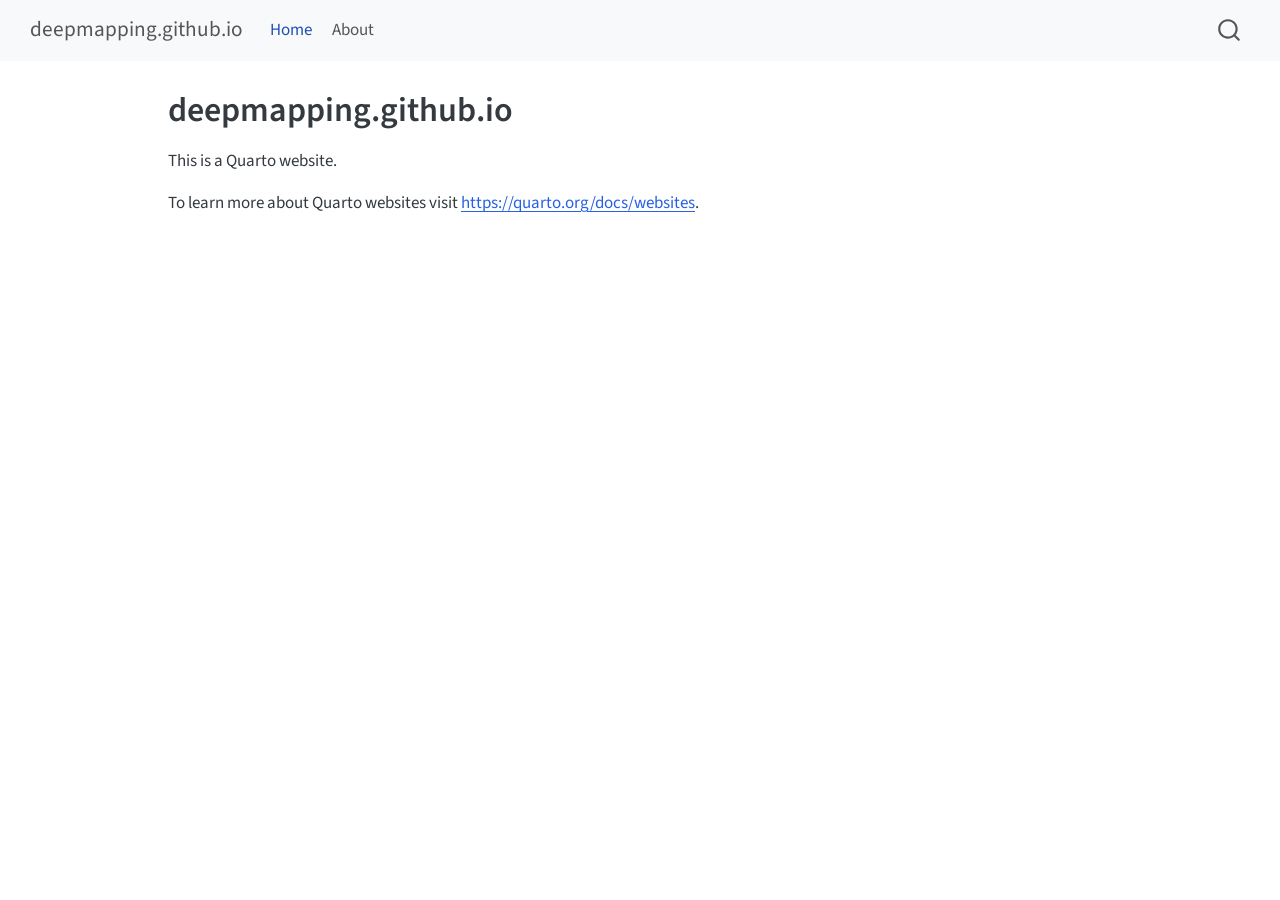
==== index.html @ 209d7123 "Built site for gh-pages" ====
<!DOCTYPE html>
<html xmlns="http://www.w3.org/1999/xhtml" lang="en" xml:lang="en"><head>

<meta charset="utf-8">
<meta name="generator" content="quarto-1.9.38">

<meta name="viewport" content="width=device-width, initial-scale=1.0, user-scalable=yes">


<title>deepmapping.github.io</title>
<style>
/* Default styles provided by pandoc.
** See https://pandoc.org/MANUAL.html#variables-for-html for config info.
*/
code{white-space: pre-wrap;}
span.smallcaps{font-variant: small-caps;}
div.columns{display: flex; gap: min(4vw, 1.5em);}
div.column{flex: auto; overflow-x: auto;}
div.hanging-indent{margin-left: 1.5em; text-indent: -1.5em;}
ul.task-list{list-style: none;}
ul.task-list li input[type="checkbox"] {
  width: 0.8em;
  margin: 0 0.8em 0.2em -1em; /* quarto-specific, see https://github.com/quarto-dev/quarto-cli/issues/4556 */ 
  vertical-align: middle;
}
</style>


<script src="site_libs/quarto-nav/quarto-nav.js"></script>
<script src="site_libs/quarto-nav/headroom.min.js"></script>
<script src="site_libs/clipboard/clipboard.min.js"></script>
<script src="site_libs/quarto-search/autocomplete.umd.js"></script>
<script src="site_libs/quarto-search/fuse.min.js"></script>
<script src="site_libs/quarto-search/quarto-search.js"></script>
<meta name="quarto:offset" content="./">
<script src="site_libs/quarto-html/quarto.js" type="module"></script>
<script src="site_libs/quarto-html/tabsets/tabsets.js" type="module"></script>
<script src="site_libs/quarto-html/popper.min.js"></script>
<script src="site_libs/quarto-html/tippy.umd.min.js"></script>
<script src="site_libs/quarto-html/anchor.min.js"></script>
<link href="site_libs/quarto-html/tippy.css" rel="stylesheet">
<link href="site_libs/quarto-html/quarto-syntax-highlighting-15634bcf2e68342d4ad2dfa704d543f6.css" rel="stylesheet" id="quarto-text-highlighting-styles">
<script src="site_libs/bootstrap/bootstrap.min.js"></script>
<link href="site_libs/bootstrap/bootstrap-icons.css" rel="stylesheet">
<link href="site_libs/bootstrap/bootstrap-bba5ebae505b5c03f3f0d8040a416a6b.min.css" rel="stylesheet" append-hash="true" id="quarto-bootstrap" data-mode="light">
<script id="quarto-search-options" type="application/json">{
  "location": "navbar",
  "copy-button": false,
  "collapse-after": 3,
  "panel-placement": "end",
  "type": "overlay",
  "limit": 50,
  "keyboard-shortcut": [
    "f",
    "/",
    "s"
  ],
  "show-item-context": false,
  "language": {
    "search-no-results-text": "No results",
    "search-matching-documents-text": "matching documents",
    "search-copy-link-title": "Copy link to search",
    "search-hide-matches-text": "Hide additional matches",
    "search-more-match-text": "more match in this document",
    "search-more-matches-text": "more matches in this document",
    "search-clear-button-title": "Clear",
    "search-text-placeholder": "",
    "search-detached-cancel-button-title": "Cancel",
    "search-submit-button-title": "Submit",
    "search-label": "Search"
  }
}</script>


<link rel="stylesheet" href="styles.css">
</head>

<body class="nav-fixed quarto-light">

<div id="quarto-search-results"></div>
  <header id="quarto-header" class="headroom fixed-top">
    <nav class="navbar navbar-expand-lg " data-bs-theme="dark">
      <div class="navbar-container container-fluid">
      <div class="navbar-brand-container mx-auto">
    <a class="navbar-brand" href="./index.html">
    <span class="navbar-title">deepmapping.github.io</span>
    </a>
  </div>
            <div id="quarto-search" class="" title="Search"></div>
          <button class="navbar-toggler" type="button" data-bs-toggle="collapse" data-bs-target="#navbarCollapse" aria-controls="navbarCollapse" role="menu" aria-expanded="false" aria-label="Toggle navigation" onclick="if (window.quartoToggleHeadroom) { window.quartoToggleHeadroom(); }">
  <span class="navbar-toggler-icon"></span>
</button>
          <div class="collapse navbar-collapse" id="navbarCollapse">
            <ul class="navbar-nav navbar-nav-scroll me-auto">
  <li class="nav-item">
    <a class="nav-link active" href="./index.html" aria-current="page"> 
<span class="menu-text">Home</span></a>
  </li>  
  <li class="nav-item">
    <a class="nav-link" href="./about.html"> 
<span class="menu-text">About</span></a>
  </li>  
</ul>
          </div> <!-- /navcollapse -->
            <div class="quarto-navbar-tools">
</div>
      </div> <!-- /container-fluid -->
    </nav>
</header>
<!-- content -->
<div id="quarto-content" class="quarto-container page-columns page-rows-contents page-layout-article page-navbar">
<!-- sidebar -->
<!-- margin-sidebar -->
    <div id="quarto-margin-sidebar" class="sidebar margin-sidebar zindex-bottom">
        
    </div>
<!-- main -->
<main class="content" id="quarto-document-content">

<header id="title-block-header" class="quarto-title-block default">
<div class="quarto-title">
<h1 class="title">deepmapping.github.io</h1>
</div>



<div class="quarto-title-meta">

    
  
    
  </div>
  


</header>


<p>This is a Quarto website.</p>
<p>To learn more about Quarto websites visit <a href="https://quarto.org/docs/websites" class="uri">https://quarto.org/docs/websites</a>.</p>



</main> <!-- /main -->
<script id="quarto-html-after-body" type="application/javascript">
  window.document.addEventListener("DOMContentLoaded", function (event) {
    const icon = "";
    const anchorJS = new window.AnchorJS();
    anchorJS.options = {
      placement: 'right',
      icon: icon
    };
    anchorJS.add('.anchored');
    const isCodeAnnotation = (el) => {
      for (const clz of el.classList) {
        if (clz.startsWith('code-annotation-')) {                     
          return true;
        }
      }
      return false;
    }
    const onCopySuccess = function(e) {
      // button target
      const button = e.trigger;
      // don't keep focus
      button.blur();
      // flash "checked"
      button.classList.add('code-copy-button-checked');
      var currentTitle = button.getAttribute("title");
      button.setAttribute("title", "Copied!");
      let tooltip;
      if (window.bootstrap) {
        button.setAttribute("data-bs-toggle", "tooltip");
        button.setAttribute("data-bs-placement", "left");
        button.setAttribute("data-bs-title", "Copied!");
        tooltip = new bootstrap.Tooltip(button, 
          { trigger: "manual", 
            customClass: "code-copy-button-tooltip",
            offset: [0, -8]});
        tooltip.show();    
      }
      setTimeout(function() {
        if (tooltip) {
          tooltip.hide();
          button.removeAttribute("data-bs-title");
          button.removeAttribute("data-bs-toggle");
          button.removeAttribute("data-bs-placement");
        }
        button.setAttribute("title", currentTitle);
        button.classList.remove('code-copy-button-checked');
      }, 1000);
      // clear code selection
      e.clearSelection();
    }
    const getTextToCopy = function(trigger) {
      const outerScaffold = trigger.parentElement.cloneNode(true);
      const codeEl = outerScaffold.querySelector('code');
      for (const childEl of codeEl.children) {
        if (isCodeAnnotation(childEl)) {
          childEl.remove();
        }
      }
      return codeEl.innerText;
    }
    const clipboard = new window.ClipboardJS('.code-copy-button:not([data-in-quarto-modal])', {
      text: getTextToCopy
    });
    clipboard.on('success', onCopySuccess);
    if (window.document.getElementById('quarto-embedded-source-code-modal')) {
      const clipboardModal = new window.ClipboardJS('.code-copy-button[data-in-quarto-modal]', {
        text: getTextToCopy,
        container: window.document.getElementById('quarto-embedded-source-code-modal')
      });
      clipboardModal.on('success', onCopySuccess);
    }
      var localhostRegex = new RegExp(/^(?:http|https):\/\/localhost\:?[0-9]*\//);
      var mailtoRegex = new RegExp(/^mailto:/);
        var filterRegex = new RegExp("https:\/\/deepmapping\.github\.io\/");
      var isInternal = (href) => {
          return filterRegex.test(href) || localhostRegex.test(href) || mailtoRegex.test(href);
      }
      // Inspect non-navigation links and adorn them if external
     var links = window.document.querySelectorAll('a[href]:not(.nav-link):not(.navbar-brand):not(.toc-action):not(.sidebar-link):not(.sidebar-item-toggle):not(.pagination-link):not(.no-external):not([aria-hidden]):not(.dropdown-item):not(.quarto-navigation-tool):not(.about-link)');
      for (var i=0; i<links.length; i++) {
        const link = links[i];
        if (!isInternal(link.href)) {
          // undo the damage that might have been done by quarto-nav.js in the case of
          // links that we want to consider external
          if (link.dataset.originalHref !== undefined) {
            link.href = link.dataset.originalHref;
          }
        }
      }
    function tippyHover(el, contentFn, onTriggerFn, onUntriggerFn) {
      const config = {
        allowHTML: true,
        maxWidth: 500,
        delay: 100,
        arrow: false,
        appendTo: function(el) {
            return el.parentElement;
        },
        interactive: true,
        interactiveBorder: 10,
        theme: 'quarto',
        placement: 'bottom-start',
      };
      if (contentFn) {
        config.content = contentFn;
      }
      if (onTriggerFn) {
        config.onTrigger = onTriggerFn;
      }
      if (onUntriggerFn) {
        config.onUntrigger = onUntriggerFn;
      }
      window.tippy(el, config); 
    }
    const noterefs = window.document.querySelectorAll('a[role="doc-noteref"]');
    for (var i=0; i<noterefs.length; i++) {
      const ref = noterefs[i];
      tippyHover(ref, function() {
        // use id or data attribute instead here
        let href = ref.getAttribute('data-footnote-href') || ref.getAttribute('href');
        try { href = new URL(href).hash; } catch {}
        const id = href.replace(/^#\/?/, "");
        const note = window.document.getElementById(id);
        if (note) {
          return note.innerHTML;
        } else {
          return "";
        }
      });
    }
    const xrefs = window.document.querySelectorAll('a.quarto-xref');
    const processXRef = (id, note) => {
      // Strip column container classes
      const stripColumnClz = (el) => {
        el.classList.remove("page-full", "page-columns");
        if (el.children) {
          for (const child of el.children) {
            stripColumnClz(child);
          }
        }
      }
      stripColumnClz(note)
      if (id === null || id.startsWith('sec-')) {
        // Special case sections, only their first couple elements
        const container = document.createElement("div");
        if (note.children && note.children.length > 2) {
          container.appendChild(note.children[0].cloneNode(true));
          for (let i = 1; i < note.children.length; i++) {
            const child = note.children[i];
            if (child.tagName === "P" && child.innerText === "") {
              continue;
            } else {
              container.appendChild(child.cloneNode(true));
              break;
            }
          }
          if (window.Quarto?.typesetMath) {
            window.Quarto.typesetMath(container);
          }
          return container.innerHTML
        } else {
          if (window.Quarto?.typesetMath) {
            window.Quarto.typesetMath(note);
          }
          return note.innerHTML;
        }
      } else {
        // Remove any anchor links if they are present
        const anchorLink = note.querySelector('a.anchorjs-link');
        if (anchorLink) {
          anchorLink.remove();
        }
        if (window.Quarto?.typesetMath) {
          window.Quarto.typesetMath(note);
        }
        if (note.classList.contains("callout")) {
          return note.outerHTML;
        } else {
          return note.innerHTML;
        }
      }
    }
    for (var i=0; i<xrefs.length; i++) {
      const xref = xrefs[i];
      tippyHover(xref, undefined, function(instance) {
        instance.disable();
        let url = xref.getAttribute('href');
        let hash = undefined; 
        if (url.startsWith('#')) {
          hash = url;
        } else {
          try { hash = new URL(url).hash; } catch {}
        }
        if (hash) {
          const id = hash.replace(/^#\/?/, "");
          const note = window.document.getElementById(id);
          if (note !== null) {
            try {
              const html = processXRef(id, note.cloneNode(true));
              instance.setContent(html);
            } finally {
              instance.enable();
              instance.show();
            }
          } else {
            // See if we can fetch this
            fetch(url.split('#')[0])
            .then(res => res.text())
            .then(html => {
              const parser = new DOMParser();
              const htmlDoc = parser.parseFromString(html, "text/html");
              const note = htmlDoc.getElementById(id);
              if (note !== null) {
                const html = processXRef(id, note);
                instance.setContent(html);
              } 
            }).finally(() => {
              instance.enable();
              instance.show();
            });
          }
        } else {
          // See if we can fetch a full url (with no hash to target)
          // This is a special case and we should probably do some content thinning / targeting
          fetch(url)
          .then(res => res.text())
          .then(html => {
            const parser = new DOMParser();
            const htmlDoc = parser.parseFromString(html, "text/html");
            const note = htmlDoc.querySelector('main.content');
            if (note !== null) {
              // This should only happen for chapter cross references
              // (since there is no id in the URL)
              // remove the first header
              if (note.children.length > 0 && note.children[0].tagName === "HEADER") {
                note.children[0].remove();
              }
              const html = processXRef(null, note);
              instance.setContent(html);
            } 
          }).finally(() => {
            instance.enable();
            instance.show();
          });
        }
      }, function(instance) {
      });
    }
        let selectedAnnoteEl;
        const selectorForAnnotation = ( cell, annotation) => {
          let cellAttr = 'data-code-cell="' + cell + '"';
          let lineAttr = 'data-code-annotation="' +  annotation + '"';
          const selector = 'span[' + cellAttr + '][' + lineAttr + ']';
          return selector;
        }
        const selectCodeLines = (annoteEl) => {
          const doc = window.document;
          const targetCell = annoteEl.getAttribute("data-target-cell");
          const targetAnnotation = annoteEl.getAttribute("data-target-annotation");
          const annoteSpan = window.document.querySelector(selectorForAnnotation(targetCell, targetAnnotation));
          const lines = annoteSpan.getAttribute("data-code-lines").split(",");
          const lineIds = lines.map((line) => {
            return targetCell + "-" + line;
          })
          let top = null;
          let height = null;
          let parent = null;
          if (lineIds.length > 0) {
              //compute the position of the single el (top and bottom and make a div)
              const el = window.document.getElementById(lineIds[0]);
              top = el.offsetTop;
              height = el.offsetHeight;
              parent = el.parentElement.parentElement;
            if (lineIds.length > 1) {
              const lastEl = window.document.getElementById(lineIds[lineIds.length - 1]);
              const bottom = lastEl.offsetTop + lastEl.offsetHeight;
              height = bottom - top;
            }
            if (top !== null && height !== null && parent !== null) {
              // cook up a div (if necessary) and position it 
              let div = window.document.getElementById("code-annotation-line-highlight");
              if (div === null) {
                div = window.document.createElement("div");
                div.setAttribute("id", "code-annotation-line-highlight");
                div.style.position = 'absolute';
                parent.appendChild(div);
              }
              div.style.top = top - 2 + "px";
              div.style.height = height + 4 + "px";
              div.style.left = 0;
              let gutterDiv = window.document.getElementById("code-annotation-line-highlight-gutter");
              if (gutterDiv === null) {
                gutterDiv = window.document.createElement("div");
                gutterDiv.setAttribute("id", "code-annotation-line-highlight-gutter");
                gutterDiv.style.position = 'absolute';
                const codeCell = window.document.getElementById(targetCell);
                const gutter = codeCell.querySelector('.code-annotation-gutter');
                gutter.appendChild(gutterDiv);
              }
              gutterDiv.style.top = top - 2 + "px";
              gutterDiv.style.height = height + 4 + "px";
            }
            selectedAnnoteEl = annoteEl;
          }
        };
        const unselectCodeLines = () => {
          const elementsIds = ["code-annotation-line-highlight", "code-annotation-line-highlight-gutter"];
          elementsIds.forEach((elId) => {
            const div = window.document.getElementById(elId);
            if (div) {
              div.remove();
            }
          });
          selectedAnnoteEl = undefined;
        };
          // Handle positioning of the toggle
      window.addEventListener(
        "resize",
        throttle(() => {
          elRect = undefined;
          if (selectedAnnoteEl) {
            selectCodeLines(selectedAnnoteEl);
          }
        }, 10)
      );
      function throttle(fn, ms) {
      let throttle = false;
      let timer;
        return (...args) => {
          if(!throttle) { // first call gets through
              fn.apply(this, args);
              throttle = true;
          } else { // all the others get throttled
              if(timer) clearTimeout(timer); // cancel #2
              timer = setTimeout(() => {
                fn.apply(this, args);
                timer = throttle = false;
              }, ms);
          }
        };
      }
        // Attach click handler to the DT
        const annoteDls = window.document.querySelectorAll('dt[data-target-cell]');
        for (const annoteDlNode of annoteDls) {
          annoteDlNode.addEventListener('click', (event) => {
            const clickedEl = event.target;
            if (clickedEl !== selectedAnnoteEl) {
              unselectCodeLines();
              const activeEl = window.document.querySelector('dt[data-target-cell].code-annotation-active');
              if (activeEl) {
                activeEl.classList.remove('code-annotation-active');
              }
              selectCodeLines(clickedEl);
              clickedEl.classList.add('code-annotation-active');
            } else {
              // Unselect the line
              unselectCodeLines();
              clickedEl.classList.remove('code-annotation-active');
            }
          });
        }
    const findCites = (el) => {
      const parentEl = el.parentElement;
      if (parentEl) {
        const cites = parentEl.dataset.cites;
        if (cites) {
          return {
            el,
            cites: cites.split(' ')
          };
        } else {
          return findCites(el.parentElement)
        }
      } else {
        return undefined;
      }
    };
    var bibliorefs = window.document.querySelectorAll('a[role="doc-biblioref"]');
    for (var i=0; i<bibliorefs.length; i++) {
      const ref = bibliorefs[i];
      const citeInfo = findCites(ref);
      if (citeInfo) {
        tippyHover(citeInfo.el, function() {
          var popup = window.document.createElement('div');
          citeInfo.cites.forEach(function(cite) {
            var citeDiv = window.document.createElement('div');
            citeDiv.classList.add('hanging-indent');
            citeDiv.classList.add('csl-entry');
            var biblioDiv = window.document.getElementById('ref-' + cite);
            if (biblioDiv) {
              citeDiv.innerHTML = biblioDiv.innerHTML;
            }
            popup.appendChild(citeDiv);
          });
          return popup.innerHTML;
        });
      }
    }
  });
  </script>
</div> <!-- /content -->




</body></html>
---- site_libs/quarto-html/tippy.css ----
.tippy-box[data-animation=fade][data-state=hidden]{opacity:0}[data-tippy-root]{max-width:calc(100vw - 10px)}.tippy-box{position:relative;background-color:#333;color:#fff;border-radius:4px;font-size:14px;line-height:1.4;white-space:normal;outline:0;transition-property:transform,visibility,opacity}.tippy-box[data-placement^=top]>.tippy-arrow{bottom:0}.tippy-box[data-placement^=top]>.tippy-arrow:before{bottom:-7px;left:0;border-width:8px 8px 0;border-top-color:initial;transform-origin:center top}.tippy-box[data-placement^=bottom]>.tippy-arrow{top:0}.tippy-box[data-placement^=bottom]>.tippy-arrow:before{top:-7px;left:0;border-width:0 8px 8px;border-bottom-color:initial;transform-origin:center bottom}.tippy-box[data-placement^=left]>.tippy-arrow{right:0}.tippy-box[data-placement^=left]>.tippy-arrow:before{border-width:8px 0 8px 8px;border-left-color:initial;right:-7px;transform-origin:center left}.tippy-box[data-placement^=right]>.tippy-arrow{left:0}.tippy-box[data-placement^=right]>.tippy-arrow:before{left:-7px;border-width:8px 8px 8px 0;border-right-color:initial;transform-origin:center right}.tippy-box[data-inertia][data-state=visible]{transition-timing-function:cubic-bezier(.54,1.5,.38,1.11)}.tippy-arrow{width:16px;height:16px;color:#333}.tippy-arrow:before{content:"";position:absolute;border-color:transparent;border-style:solid}.tippy-content{position:relative;padding:5px 9px;z-index:1}
---- site_libs/quarto-html/quarto-syntax-highlighting-15634bcf2e68342d4ad2dfa704d543f6.css ----
/* quarto syntax highlight colors */
:root {
  --quarto-hl-ot-color: #003B4F;
  --quarto-hl-at-color: #657422;
  --quarto-hl-ss-color: #20794D;
  --quarto-hl-an-color: #5E5E5E;
  --quarto-hl-fu-color: #4758AB;
  --quarto-hl-st-color: #20794D;
  --quarto-hl-cf-color: #003B4F;
  --quarto-hl-op-color: #5E5E5E;
  --quarto-hl-er-color: #AD0000;
  --quarto-hl-bn-color: #AD0000;
  --quarto-hl-al-color: #AD0000;
  --quarto-hl-va-color: #111111;
  --quarto-hl-bu-color: inherit;
  --quarto-hl-ex-color: inherit;
  --quarto-hl-pp-color: #AD0000;
  --quarto-hl-in-color: #5E5E5E;
  --quarto-hl-vs-color: #20794D;
  --quarto-hl-wa-color: #5E5E5E;
  --quarto-hl-do-color: #5E5E5E;
  --quarto-hl-im-color: #00769E;
  --quarto-hl-ch-color: #20794D;
  --quarto-hl-dt-color: #AD0000;
  --quarto-hl-fl-color: #AD0000;
  --quarto-hl-co-color: #5E5E5E;
  --quarto-hl-cv-color: #5E5E5E;
  --quarto-hl-cn-color: #8f5902;
  --quarto-hl-sc-color: #5E5E5E;
  --quarto-hl-dv-color: #AD0000;
  --quarto-hl-kw-color: #003B4F;
}

/* other quarto variables */
:root {
  --quarto-font-monospace: SFMono-Regular, Menlo, Monaco, Consolas, "Liberation Mono", "Courier New", monospace;
}

/* syntax highlight based on Pandoc's rules */
pre > code.sourceCode > span {
  color: #003B4F;
}

code.sourceCode > span {
  color: #003B4F;
}

div.sourceCode,
div.sourceCode pre.sourceCode {
  color: #003B4F;
}

/* Normal */
code span {
  color: #003B4F;
}

/* Alert */
code span.al {
  color: #AD0000;
  font-style: inherit;
}

/* Annotation */
code span.an {
  color: #5E5E5E;
  font-style: inherit;
}

/* Attribute */
code span.at {
  color: #657422;
  font-style: inherit;
}

/* BaseN */
code span.bn {
  color: #AD0000;
  font-style: inherit;
}

/* BuiltIn */
code span.bu {
  font-style: inherit;
}

/* ControlFlow */
code span.cf {
  color: #003B4F;
  font-weight: bold;
  font-style: inherit;
}

/* Char */
code span.ch {
  color: #20794D;
  font-style: inherit;
}

/* Constant */
code span.cn {
  color: #8f5902;
  font-style: inherit;
}

/* Comment */
code span.co {
  color: #5E5E5E;
  font-style: inherit;
}

/* CommentVar */
code span.cv {
  color: #5E5E5E;
  font-style: italic;
}

/* Documentation */
code span.do {
  color: #5E5E5E;
  font-style: italic;
}

/* DataType */
code span.dt {
  color: #AD0000;
  font-style: inherit;
}

/* DecVal */
code span.dv {
  color: #AD0000;
  font-style: inherit;
}

/* Error */
code span.er {
  color: #AD0000;
  font-style: inherit;
}

/* Extension */
code span.ex {
  font-style: inherit;
}

/* Float */
code span.fl {
  color: #AD0000;
  font-style: inherit;
}

/* Function */
code span.fu {
  color: #4758AB;
  font-style: inherit;
}

/* Import */
code span.im {
  color: #00769E;
  font-style: inherit;
}

/* Information */
code span.in {
  color: #5E5E5E;
  font-style: inherit;
}

/* Keyword */
code span.kw {
  color: #003B4F;
  font-weight: bold;
  font-style: inherit;
}

/* Operator */
code span.op {
  color: #5E5E5E;
  font-style: inherit;
}

/* Other */
code span.ot {
  color: #003B4F;
  font-style: inherit;
}

/* Preprocessor */
code span.pp {
  color: #AD0000;
  font-style: inherit;
}

/* SpecialChar */
code span.sc {
  color: #5E5E5E;
  font-style: inherit;
}

/* SpecialString */
code span.ss {
  color: #20794D;
  font-style: inherit;
}

/* String */
code span.st {
  color: #20794D;
  font-style: inherit;
}

/* Variable */
code span.va {
  color: #111111;
  font-style: inherit;
}

/* VerbatimString */
code span.vs {
  color: #20794D;
  font-style: inherit;
}

/* Warning */
code span.wa {
  color: #5E5E5E;
  font-style: italic;
}

.prevent-inlining {
  content: "</";
}

/*# sourceMappingURL=f23921c56f73e400b49028c9186a1aa0.css.map */
---- styles.css ----
/* css styles */
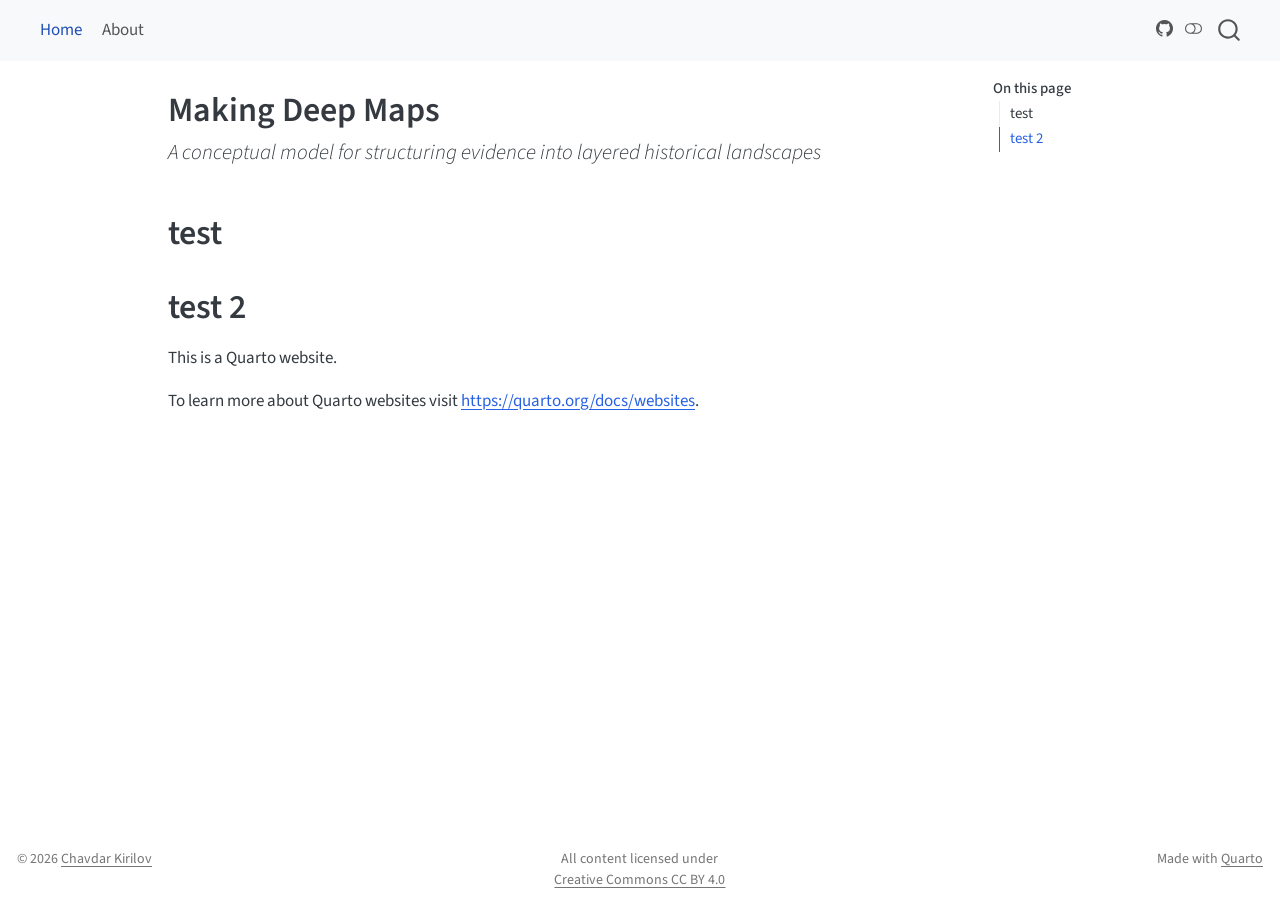
==== commit 31f77d98: "Built site for gh-pages" ====
--- a/index.html
+++ b/index.html
@@ -7,7 +7,7 @@
 <meta name="viewport" content="width=device-width, initial-scale=1.0, user-scalable=yes">
 
 
-<title>deepmapping.github.io</title>
+<title>Making Deep Maps</title>
 <style>
 /* Default styles provided by pandoc.
 ** See https://pandoc.org/MANUAL.html#variables-for-html for config info.
@@ -39,10 +39,14 @@
 <script src="site_libs/quarto-html/tippy.umd.min.js"></script>
 <script src="site_libs/quarto-html/anchor.min.js"></script>
 <link href="site_libs/quarto-html/tippy.css" rel="stylesheet">
-<link href="site_libs/quarto-html/quarto-syntax-highlighting-15634bcf2e68342d4ad2dfa704d543f6.css" rel="stylesheet" id="quarto-text-highlighting-styles">
+<link href="site_libs/quarto-html/quarto-syntax-highlighting-15634bcf2e68342d4ad2dfa704d543f6.css" rel="stylesheet" class="quarto-color-scheme" id="quarto-text-highlighting-styles">
+<link href="site_libs/quarto-html/quarto-syntax-highlighting-dark-0a6b7249c26820e032cb0bd839ff02b1.css" rel="stylesheet" class="quarto-color-scheme quarto-color-alternate" id="quarto-text-highlighting-styles">
+<link href="site_libs/quarto-html/quarto-syntax-highlighting-15634bcf2e68342d4ad2dfa704d543f6.css" rel="stylesheet" class="quarto-color-scheme-extra" id="quarto-text-highlighting-styles">
 <script src="site_libs/bootstrap/bootstrap.min.js"></script>
 <link href="site_libs/bootstrap/bootstrap-icons.css" rel="stylesheet">
-<link href="site_libs/bootstrap/bootstrap-bba5ebae505b5c03f3f0d8040a416a6b.min.css" rel="stylesheet" append-hash="true" id="quarto-bootstrap" data-mode="light">
+<link href="site_libs/bootstrap/bootstrap-8a7168b59ae9a1f3c679c617d7b30f94.min.css" rel="stylesheet" append-hash="true" class="quarto-color-scheme" id="quarto-bootstrap" data-mode="light">
+<link href="site_libs/bootstrap/bootstrap-dark-beaa37164ed6b232b188c41db3c5f0ae.min.css" rel="stylesheet" append-hash="true" class="quarto-color-scheme quarto-color-alternate" id="quarto-bootstrap" data-mode="dark">
+<link href="site_libs/bootstrap/bootstrap-8a7168b59ae9a1f3c679c617d7b30f94.min.css" rel="stylesheet" append-hash="true" class="quarto-color-scheme-extra" id="quarto-bootstrap" data-mode="light">
 <script id="quarto-search-options" type="application/json">{
   "location": "navbar",
   "copy-button": false,
@@ -75,17 +79,174 @@
 <link rel="stylesheet" href="styles.css">
 </head>
 
-<body class="nav-fixed quarto-light">
+<body class="nav-fixed quarto-light"><script id="quarto-html-before-body" type="application/javascript">
+    const toggleBodyColorMode = (bsSheetEl) => {
+      const mode = bsSheetEl.getAttribute("data-mode");
+      const bodyEl = window.document.querySelector("body");
+      if (mode === "dark") {
+        bodyEl.classList.add("quarto-dark");
+        bodyEl.classList.remove("quarto-light");
+      } else {
+        bodyEl.classList.add("quarto-light");
+        bodyEl.classList.remove("quarto-dark");
+      }
+    }
+    const toggleBodyColorPrimary = () => {
+      const bsSheetEl = window.document.querySelector("link#quarto-bootstrap:not([rel=disabled-stylesheet])");
+      if (bsSheetEl) {
+        toggleBodyColorMode(bsSheetEl);
+      }
+    }
+    const setColorSchemeToggle = (alternate) => {
+      const toggles = window.document.querySelectorAll('.quarto-color-scheme-toggle');
+      for (let i=0; i < toggles.length; i++) {
+        const toggle = toggles[i];
+        if (toggle) {
+          if (alternate) {
+            toggle.classList.add("alternate");
+          } else {
+            toggle.classList.remove("alternate");
+          }
+        }
+      }
+    };
+    const toggleColorMode = (alternate) => {
+      // Switch the stylesheets
+      const primaryStylesheets = window.document.querySelectorAll('link.quarto-color-scheme:not(.quarto-color-alternate)');
+      const alternateStylesheets = window.document.querySelectorAll('link.quarto-color-scheme.quarto-color-alternate');
+      manageTransitions('#quarto-margin-sidebar .nav-link', false);
+      if (alternate) {
+        // note: dark is layered on light, we don't disable primary!
+        enableStylesheet(alternateStylesheets);
+        for (const sheetNode of alternateStylesheets) {
+          if (sheetNode.id === "quarto-bootstrap") {
+            toggleBodyColorMode(sheetNode);
+          }
+        }
+      } else {
+        disableStylesheet(alternateStylesheets);
+        enableStylesheet(primaryStylesheets)
+        toggleBodyColorPrimary();
+      }
+      manageTransitions('#quarto-margin-sidebar .nav-link', true);
+      // Switch the toggles
+      setColorSchemeToggle(alternate)
+      // Hack to workaround the fact that safari doesn't
+      // properly recolor the scrollbar when toggling (#1455)
+      if (navigator.userAgent.indexOf('Safari') > 0 && navigator.userAgent.indexOf('Chrome') == -1) {
+        manageTransitions("body", false);
+        window.scrollTo(0, 1);
+        setTimeout(() => {
+          window.scrollTo(0, 0);
+          manageTransitions("body", true);
+        }, 40);
+      }
+    }
+    const disableStylesheet = (stylesheets) => {
+      for (let i=0; i < stylesheets.length; i++) {
+        const stylesheet = stylesheets[i];
+        stylesheet.rel = 'disabled-stylesheet';
+      }
+    }
+    const enableStylesheet = (stylesheets) => {
+      for (let i=0; i < stylesheets.length; i++) {
+        const stylesheet = stylesheets[i];
+        if(stylesheet.rel !== 'stylesheet') { // for Chrome, which will still FOUC without this check
+          stylesheet.rel = 'stylesheet';
+        }
+      }
+    }
+    const manageTransitions = (selector, allowTransitions) => {
+      const els = window.document.querySelectorAll(selector);
+      for (let i=0; i < els.length; i++) {
+        const el = els[i];
+        if (allowTransitions) {
+          el.classList.remove('notransition');
+        } else {
+          el.classList.add('notransition');
+        }
+      }
+    }
+    const isFileUrl = () => {
+      return window.location.protocol === 'file:';
+    }
+    const hasAlternateSentinel = () => {
+      let styleSentinel = getColorSchemeSentinel();
+      if (styleSentinel !== null) {
+        return styleSentinel === "alternate";
+      } else {
+        return false;
+      }
+    }
+    const setStyleSentinel = (alternate) => {
+      const value = alternate ? "alternate" : "default";
+      if (!isFileUrl()) {
+        window.localStorage.setItem("quarto-color-scheme", value);
+      } else {
+        localAlternateSentinel = value;
+      }
+    }
+    const getColorSchemeSentinel = () => {
+      if (!isFileUrl()) {
+        const storageValue = window.localStorage.getItem("quarto-color-scheme");
+        return storageValue != null ? storageValue : localAlternateSentinel;
+      } else {
+        return localAlternateSentinel;
+      }
+    }
+    const toggleGiscusIfUsed = (isAlternate, darkModeDefault) => {
+      const baseTheme = document.querySelector('#giscus-base-theme')?.value ?? 'light';
+      const alternateTheme = document.querySelector('#giscus-alt-theme')?.value ?? 'dark';
+      let newTheme = '';
+      if(authorPrefersDark) {
+        newTheme = isAlternate ? baseTheme : alternateTheme;
+      } else {
+        newTheme = isAlternate ? alternateTheme : baseTheme;
+      }
+      const changeGiscusTheme = () => {
+        // From: https://github.com/giscus/giscus/issues/336
+        const sendMessage = (message) => {
+          const iframe = document.querySelector('iframe.giscus-frame');
+          if (!iframe) return;
+          iframe.contentWindow.postMessage({ giscus: message }, 'https://giscus.app');
+        }
+        sendMessage({
+          setConfig: {
+            theme: newTheme
+          }
+        });
+      }
+      const isGiscussLoaded = window.document.querySelector('iframe.giscus-frame') !== null;
+      if (isGiscussLoaded) {
+        changeGiscusTheme();
+      }
+    };
+    const authorPrefersDark = false;
+    const darkModeDefault = authorPrefersDark;
+      document.querySelector('link#quarto-text-highlighting-styles.quarto-color-scheme-extra').rel = 'disabled-stylesheet';
+      document.querySelector('link#quarto-bootstrap.quarto-color-scheme-extra').rel = 'disabled-stylesheet';
+    let localAlternateSentinel = darkModeDefault ? 'alternate' : 'default';
+    // Dark / light mode switch
+    window.quartoToggleColorScheme = () => {
+      // Read the current dark / light value
+      let toAlternate = !hasAlternateSentinel();
+      toggleColorMode(toAlternate);
+      setStyleSentinel(toAlternate);
+      toggleGiscusIfUsed(toAlternate, darkModeDefault);
+      window.dispatchEvent(new Event('resize'));
+    };
+    // Switch to dark mode if need be
+    if (hasAlternateSentinel()) {
+      toggleColorMode(true);
+    } else {
+      toggleColorMode(false);
+    }
+  </script>
 
 <div id="quarto-search-results"></div>
   <header id="quarto-header" class="headroom fixed-top">
     <nav class="navbar navbar-expand-lg " data-bs-theme="dark">
       <div class="navbar-container container-fluid">
-      <div class="navbar-brand-container mx-auto">
-    <a class="navbar-brand" href="./index.html">
-    <span class="navbar-title">deepmapping.github.io</span>
-    </a>
-  </div>
             <div id="quarto-search" class="" title="Search"></div>
           <button class="navbar-toggler" type="button" data-bs-toggle="collapse" data-bs-target="#navbarCollapse" aria-controls="navbarCollapse" role="menu" aria-expanded="false" aria-label="Toggle navigation" onclick="if (window.quartoToggleHeadroom) { window.quartoToggleHeadroom(); }">
   <span class="navbar-toggler-icon"></span>
@@ -103,6 +264,8 @@
 </ul>
           </div> <!-- /navcollapse -->
             <div class="quarto-navbar-tools">
+    <a href="https://github.com/deepmapping/deepmapping.github.io" title="" class="quarto-navigation-tool px-1" aria-label=""><i class="bi bi-github"></i></a>
+  <a href="" class="quarto-color-scheme-toggle quarto-navigation-tool  px-1" onclick="window.quartoToggleColorScheme(); return false;" title="Toggle dark mode"><i class="bi"></i></a>
 </div>
       </div> <!-- /container-fluid -->
     </nav>
@@ -111,15 +274,24 @@
 <div id="quarto-content" class="quarto-container page-columns page-rows-contents page-layout-article page-navbar">
 <!-- sidebar -->
 <!-- margin-sidebar -->
-    <div id="quarto-margin-sidebar" class="sidebar margin-sidebar zindex-bottom">
-        
+    <div id="quarto-margin-sidebar" class="sidebar margin-sidebar">
+        <nav id="TOC" role="doc-toc" class="toc-active">
+    <h2 id="toc-title">On this page</h2>
+   
+  <ul>
+  <li><a href="#test" id="toc-test" class="nav-link active" data-scroll-target="#test">test</a></li>
+  <li><a href="#test-2" id="toc-test-2" class="nav-link" data-scroll-target="#test-2">test 2</a></li>
+  </ul>
+</nav>
     </div>
 <!-- main -->
 <main class="content" id="quarto-document-content">
 
+
 <header id="title-block-header" class="quarto-title-block default">
 <div class="quarto-title">
-<h1 class="title">deepmapping.github.io</h1>
+<h1 class="title">Making Deep Maps</h1>
+<p class="subtitle lead"><em>A conceptual model for structuring evidence into layered historical landscapes</em></p>
 </div>
 
 
@@ -136,14 +308,33 @@
 </header>
 
 
+<section id="test" class="level1">
+<h1>test</h1>
+</section>
+<section id="test-2" class="level1">
+<h1>test 2</h1>
 <p>This is a Quarto website.</p>
 <p>To learn more about Quarto websites visit <a href="https://quarto.org/docs/websites" class="uri">https://quarto.org/docs/websites</a>.</p>
 
 
+</section>
 
 </main> <!-- /main -->
 <script id="quarto-html-after-body" type="application/javascript">
   window.document.addEventListener("DOMContentLoaded", function (event) {
+    // Ensure there is a toggle, if there isn't float one in the top right
+    if (window.document.querySelector('.quarto-color-scheme-toggle') === null) {
+      const a = window.document.createElement('a');
+      a.classList.add('top-right');
+      a.classList.add('quarto-color-scheme-toggle');
+      a.href = "";
+      a.onclick = function() { try { window.quartoToggleColorScheme(); } catch {} return false; };
+      const i = window.document.createElement("i");
+      i.classList.add('bi');
+      a.appendChild(i);
+      window.document.body.appendChild(a);
+    }
+    setColorSchemeToggle(hasAlternateSentinel())
     const icon = "";
     const anchorJS = new window.AnchorJS();
     anchorJS.options = {
@@ -543,6 +734,19 @@
   });
   </script>
 </div> <!-- /content -->
+<footer class="footer">
+  <div class="nav-footer">
+    <div class="nav-footer-left">
+<p>© 2026 <a href="https://orcid.org/0000-0003-3017-0636">Chavdar Kirilov</a></p>
+</div>   
+    <div class="nav-footer-center">
+<p>All content licensed under<br><a href="https://creativecommons.org/licenses/by/4.0/">Creative Commons CC BY 4.0</a></p>
+</div>
+    <div class="nav-footer-right">
+<p>Made with <a href="https://quarto.org">Quarto</a></p>
+</div>
+  </div>
+</footer>
 
 
 
--- a/site_libs/quarto-html/quarto-syntax-highlighting-dark-0a6b7249c26820e032cb0bd839ff02b1.css
+++ b/site_libs/quarto-html/quarto-syntax-highlighting-dark-0a6b7249c26820e032cb0bd839ff02b1.css
@@ -0,0 +1,219 @@
+/* quarto syntax highlight colors */
+:root {
+  --quarto-hl-al-color: #f07178;
+  --quarto-hl-an-color: #d4d0ab;
+  --quarto-hl-at-color: #00e0e0;
+  --quarto-hl-bn-color: #d4d0ab;
+  --quarto-hl-bu-color: #abe338;
+  --quarto-hl-ch-color: #abe338;
+  --quarto-hl-co-color: #f8f8f2;
+  --quarto-hl-cv-color: #ffd700;
+  --quarto-hl-cn-color: #ffd700;
+  --quarto-hl-cf-color: #ffa07a;
+  --quarto-hl-dt-color: #ffa07a;
+  --quarto-hl-dv-color: #d4d0ab;
+  --quarto-hl-do-color: #f8f8f2;
+  --quarto-hl-er-color: #f07178;
+  --quarto-hl-ex-color: #00e0e0;
+  --quarto-hl-fl-color: #d4d0ab;
+  --quarto-hl-fu-color: #ffa07a;
+  --quarto-hl-im-color: #abe338;
+  --quarto-hl-in-color: #d4d0ab;
+  --quarto-hl-kw-color: #ffa07a;
+  --quarto-hl-op-color: #ffa07a;
+  --quarto-hl-ot-color: #00e0e0;
+  --quarto-hl-pp-color: #dcc6e0;
+  --quarto-hl-re-color: #00e0e0;
+  --quarto-hl-sc-color: #abe338;
+  --quarto-hl-ss-color: #abe338;
+  --quarto-hl-st-color: #abe338;
+  --quarto-hl-va-color: #00e0e0;
+  --quarto-hl-vs-color: #abe338;
+  --quarto-hl-wa-color: #dcc6e0;
+}
+
+/* other quarto variables */
+:root {
+  --quarto-font-monospace: SFMono-Regular, Menlo, Monaco, Consolas, "Liberation Mono", "Courier New", monospace;
+}
+
+/* syntax highlight based on Pandoc's rules */
+pre > code.sourceCode > span {
+  color: #f8f8f2;
+}
+
+code.sourceCode > span {
+  color: #f8f8f2;
+}
+
+div.sourceCode,
+div.sourceCode pre.sourceCode {
+  color: #f8f8f2;
+}
+
+/* Normal */
+code span {
+  color: #f8f8f2;
+}
+
+/* Alert */
+code span.al {
+  color: #f07178;
+}
+
+/* Annotation */
+code span.an {
+  color: #d4d0ab;
+}
+
+/* Attribute */
+code span.at {
+  color: #00e0e0;
+}
+
+/* BaseN */
+code span.bn {
+  color: #d4d0ab;
+}
+
+/* BuiltIn */
+code span.bu {
+  color: #abe338;
+}
+
+/* ControlFlow */
+code span.cf {
+  font-weight: bold;
+  color: #ffa07a;
+}
+
+/* Char */
+code span.ch {
+  color: #abe338;
+}
+
+/* Constant */
+code span.cn {
+  color: #ffd700;
+}
+
+/* Comment */
+code span.co {
+  font-style: italic;
+  color: #f8f8f2;
+}
+
+/* CommentVar */
+code span.cv {
+  color: #ffd700;
+}
+
+/* Documentation */
+code span.do {
+  color: #f8f8f2;
+}
+
+/* DataType */
+code span.dt {
+  color: #ffa07a;
+}
+
+/* DecVal */
+code span.dv {
+  color: #d4d0ab;
+}
+
+/* Error */
+code span.er {
+  color: #f07178;
+  text-decoration: underline;
+}
+
+/* Extension */
+code span.ex {
+  font-weight: bold;
+  color: #00e0e0;
+}
+
+/* Float */
+code span.fl {
+  color: #d4d0ab;
+}
+
+/* Function */
+code span.fu {
+  color: #ffa07a;
+}
+
+/* Import */
+code span.im {
+  color: #abe338;
+}
+
+/* Information */
+code span.in {
+  color: #d4d0ab;
+}
+
+/* Keyword */
+code span.kw {
+  font-weight: bold;
+  color: #ffa07a;
+}
+
+/* Operator */
+code span.op {
+  color: #ffa07a;
+}
+
+/* Other */
+code span.ot {
+  color: #00e0e0;
+}
+
+/* Preprocessor */
+code span.pp {
+  color: #dcc6e0;
+}
+
+/* RegionMarker */
+code span.re {
+  background-color: #f8f8f2;
+  color: #00e0e0;
+}
+
+/* SpecialChar */
+code span.sc {
+  color: #abe338;
+}
+
+/* SpecialString */
+code span.ss {
+  color: #abe338;
+}
+
+/* String */
+code span.st {
+  color: #abe338;
+}
+
+/* Variable */
+code span.va {
+  color: #00e0e0;
+}
+
+/* VerbatimString */
+code span.vs {
+  color: #abe338;
+}
+
+/* Warning */
+code span.wa {
+  color: #dcc6e0;
+}
+
+.prevent-inlining {
+  content: "</";
+}
+
+/*# sourceMappingURL=175367c052bafc98bd680af3479823f0.css.map */
